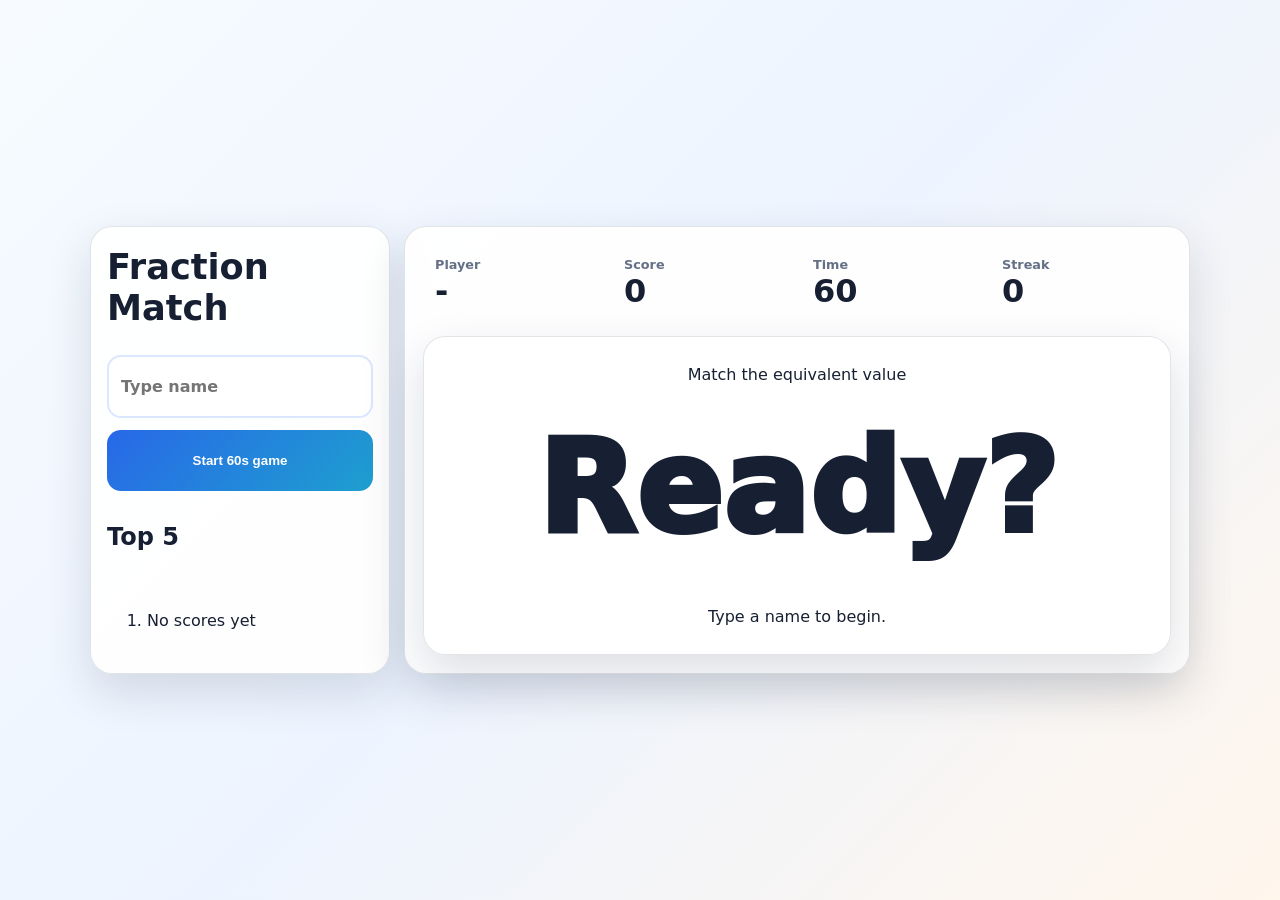
==== games/fractions/index.html @ 303a11df "Add fractions game" ====
<!doctype html><html lang="en"><head><meta charset="UTF-8"><meta name="viewport" content="width=device-width,initial-scale=1"><title>Fraction Match</title><style>body{margin:0;min-height:100vh;font-family:system-ui,Segoe UI,sans-serif;color:#172033;background:linear-gradient(135deg,#f7fbff,#edf4ff 50%,#fff6ec);display:grid;place-items:center}.app{width:min(1100px,100%);padding:18px}.shell{display:grid;grid-template-columns:300px 1fr;gap:14px}.panel,.main,.card{background:rgba(255,255,255,.9);border:1px solid rgba(23,32,51,.12);border-radius:22px;box-shadow:0 18px 46px rgba(21,35,61,.14)}.panel{padding:16px;display:grid;gap:12px}.main{padding:18px;display:grid;gap:14px}h1{font-size:2.2rem;margin:.2rem 0}.name{min-height:48px;border-radius:14px;border:2px solid #dbe7ff;padding:0 12px;font:inherit;font-weight:800}.btn{min-height:50px;border:0;border-radius:14px;background:linear-gradient(135deg,#2868e8,#1e9fcf);color:white;font-weight:900}.hud{display:grid;grid-template-columns:repeat(4,1fr);gap:8px}.hud div,.card{padding:12px}.hud span{display:block;color:#657086;font-size:.8rem;font-weight:800}.hud strong{font-size:2rem}.question{min-height:280px;display:grid;place-items:center;gap:14px}.sum{font-size:clamp(4rem,12vw,8rem);font-weight:950}.answers{display:grid;grid-template-columns:repeat(2,1fr);gap:12px;width:min(760px,100%)}.answers button{min-height:92px;border-radius:18px;border:2px solid #e2e8f0;background:white;font-size:clamp(2rem,5vw,4rem);font-weight:950}.good{color:#17856f}.miss{color:#d5483f}@media(max-width:780px){.shell{grid-template-columns:1fr}}</style></head><body><main class="app"><div class="shell"><aside class="panel"><h1>Fraction Match</h1><input class="name" id="name" placeholder="Type name"><button class="btn" id="start">Start 60s game</button><h2>Top 5</h2><ol id="leaders"></ol></aside><section class="main"><div class="hud"><div><span>Player</span><strong id="player">-</strong></div><div><span>Score</span><strong id="score">0</strong></div><div><span>Time</span><strong id="time">60</strong></div><div><span>Streak</span><strong id="streak">0</strong></div></div><div class="card question"><p id="prompt">Match the equivalent value</p><div class="sum" id="q">Ready?</div><div class="answers" id="answers"></div><p id="feedback">Type a name to begin.</p></div></section></div></main><script>const FACTS=[['1/2','0.5','50%'],['1/4','0.25','25%'],['3/4','0.75','75%'],['1/5','0.2','20%'],['2/5','0.4','40%'],['3/5','0.6','60%'],['4/5','0.8','80%'],['1/3','0.333','33 1/3%'],['2/3','0.666','66 2/3%'],['3/10','0.3','30%'],['7/10','0.7','70%'],['1/8','0.125','12 1/2%'],['3/8','0.375','37 1/2%'],['5/8','0.625','62 1/2%'],['7/8','0.875','87 1/2%'],['1/6','0.166','16 2/3%'],['1/20','0.05','5%'],['7/20','0.35','35%'],['19/20','0.95','95%']],T=['fraction','decimal','percentage'],STORE='frac-results';let data=JSON.parse(localStorage.getItem(STORE)||'{"best":{}}'),state={on:false,name:'',score:0,streak:0,time:60,ans:''},timer;const $=s=>document.querySelector(s);function save(){localStorage.setItem(STORE,JSON.stringify(data))}function leaders(){let rows=Object.entries(data.best).sort((a,b)=>b[1]-a[1]).slice(0,5);$('#leaders').innerHTML=rows.length?rows.map(([n,s])=>`<li>${n}: ${s}</li>`).join(''):'<li>No scores yet</li>'}function start(){let n=$('#name').value.trim();if(!n)return;clearInterval(timer);state={on:true,name:n,score:0,streak:0,time:60,ans:''};$('#player').textContent=n;hud();next();timer=setInterval(()=>{state.time--;hud();if(state.time<=0)finish()},1000)}function finish(){clearInterval(timer);state.on=false;$('#q').textContent='Done';$('#answers').innerHTML='';$('#feedback').textContent=`${state.name} scored ${state.score}`;data.best[state.name]=Math.max(data.best[state.name]||0,state.score);save();leaders()}function next(){let f=FACTS[rand(0,FACTS.length-1)],from=rand(0,2),to=[0,1,2].filter(x=>x!==from)[rand(0,1)];state.ans=f[to];$('#prompt').textContent=`Choose the matching ${T[to]}`;$('#q').textContent=f[from];let set=new Set([f[to]]);while(set.size<4)set.add(FACTS[rand(0,FACTS.length-1)][to]);$('#answers').innerHTML=[...set].sort(()=>Math.random()-.5).map(v=>`<button>${v}</button>`).join('')}function choose(v){if(!state.on)return;if(v===state.ans){state.streak++;state.score+=10+Math.min(20,state.streak*2);$('#feedback').textContent='Correct';$('#feedback').className='good'}else{state.streak=0;$('#feedback').textContent=`Correct: ${state.ans}`;$('#feedback').className='miss'}hud();next()}function hud(){$('#score').textContent=state.score;$('#time').textContent=state.time;$('#streak').textContent=state.streak}function rand(a,b){return Math.floor(Math.random()*(b-a+1))+a}$('#start').onclick=start;$('#answers').onclick=e=>{if(e.target.tagName==='BUTTON')choose(e.target.textContent)};leaders();</script></body></html>
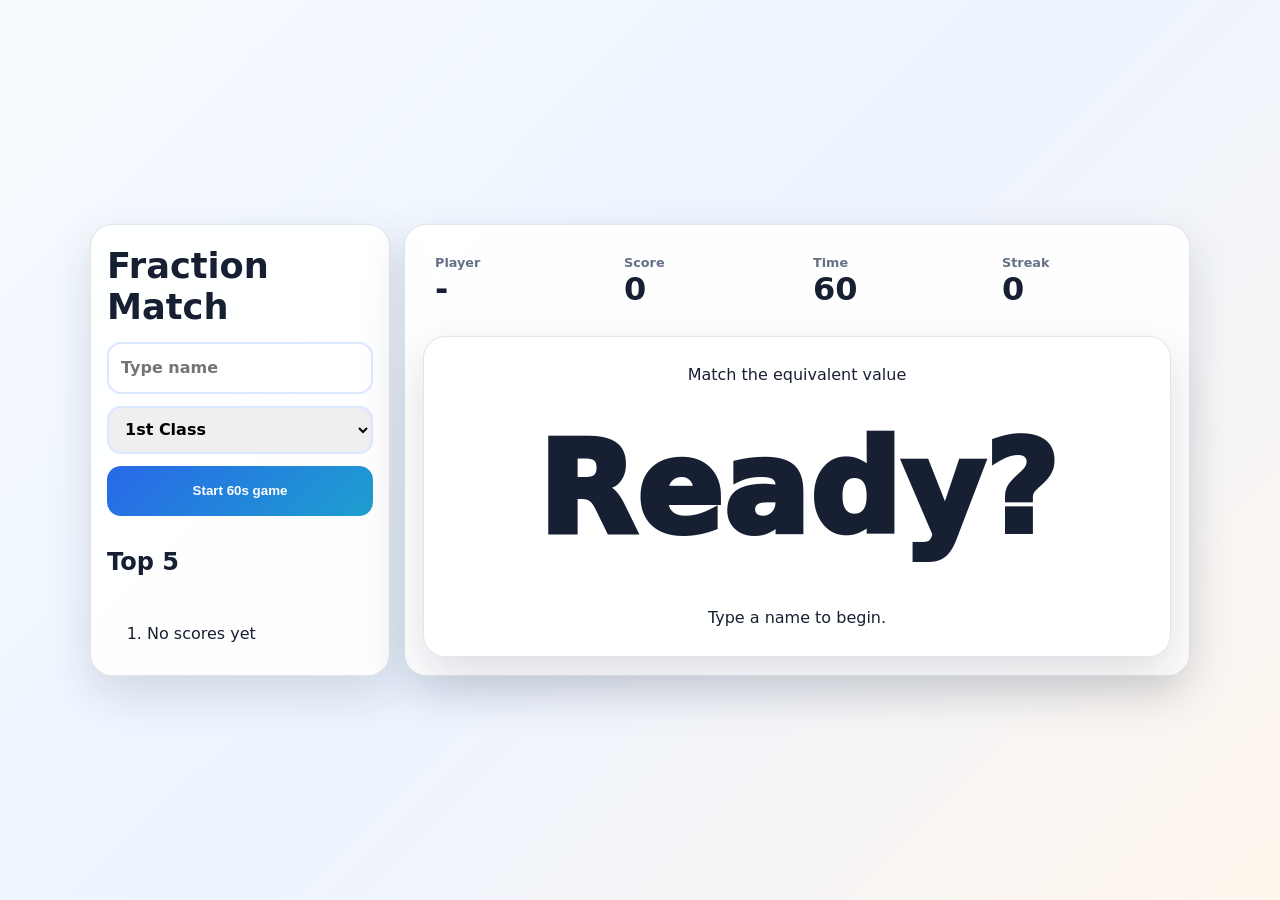
==== commit 85472d26: "Add class dropdown to fractions" ====
--- a/games/fractions/index.html
+++ b/games/fractions/index.html
@@ -1 +1 @@
-<!doctype html><html lang="en"><head><meta charset="UTF-8"><meta name="viewport" content="width=device-width,initial-scale=1"><title>Fraction Match</title><style>body{margin:0;min-height:100vh;font-family:system-ui,Segoe UI,sans-serif;color:#172033;background:linear-gradient(135deg,#f7fbff,#edf4ff 50%,#fff6ec);display:grid;place-items:center}.app{width:min(1100px,100%);padding:18px}.shell{display:grid;grid-template-columns:300px 1fr;gap:14px}.panel,.main,.card{background:rgba(255,255,255,.9);border:1px solid rgba(23,32,51,.12);border-radius:22px;box-shadow:0 18px 46px rgba(21,35,61,.14)}.panel{padding:16px;display:grid;gap:12px}.main{padding:18px;display:grid;gap:14px}h1{font-size:2.2rem;margin:.2rem 0}.name{min-height:48px;border-radius:14px;border:2px solid #dbe7ff;padding:0 12px;font:inherit;font-weight:800}.btn{min-height:50px;border:0;border-radius:14px;background:linear-gradient(135deg,#2868e8,#1e9fcf);color:white;font-weight:900}.hud{display:grid;grid-template-columns:repeat(4,1fr);gap:8px}.hud div,.card{padding:12px}.hud span{display:block;color:#657086;font-size:.8rem;font-weight:800}.hud strong{font-size:2rem}.question{min-height:280px;display:grid;place-items:center;gap:14px}.sum{font-size:clamp(4rem,12vw,8rem);font-weight:950}.answers{display:grid;grid-template-columns:repeat(2,1fr);gap:12px;width:min(760px,100%)}.answers button{min-height:92px;border-radius:18px;border:2px solid #e2e8f0;background:white;font-size:clamp(2rem,5vw,4rem);font-weight:950}.good{color:#17856f}.miss{color:#d5483f}@media(max-width:780px){.shell{grid-template-columns:1fr}}</style></head><body><main class="app"><div class="shell"><aside class="panel"><h1>Fraction Match</h1><input class="name" id="name" placeholder="Type name"><button class="btn" id="start">Start 60s game</button><h2>Top 5</h2><ol id="leaders"></ol></aside><section class="main"><div class="hud"><div><span>Player</span><strong id="player">-</strong></div><div><span>Score</span><strong id="score">0</strong></div><div><span>Time</span><strong id="time">60</strong></div><div><span>Streak</span><strong id="streak">0</strong></div></div><div class="card question"><p id="prompt">Match the equivalent value</p><div class="sum" id="q">Ready?</div><div class="answers" id="answers"></div><p id="feedback">Type a name to begin.</p></div></section></div></main><script>const FACTS=[['1/2','0.5','50%'],['1/4','0.25','25%'],['3/4','0.75','75%'],['1/5','0.2','20%'],['2/5','0.4','40%'],['3/5','0.6','60%'],['4/5','0.8','80%'],['1/3','0.333','33 1/3%'],['2/3','0.666','66 2/3%'],['3/10','0.3','30%'],['7/10','0.7','70%'],['1/8','0.125','12 1/2%'],['3/8','0.375','37 1/2%'],['5/8','0.625','62 1/2%'],['7/8','0.875','87 1/2%'],['1/6','0.166','16 2/3%'],['1/20','0.05','5%'],['7/20','0.35','35%'],['19/20','0.95','95%']],T=['fraction','decimal','percentage'],STORE='frac-results';let data=JSON.parse(localStorage.getItem(STORE)||'{"best":{}}'),state={on:false,name:'',score:0,streak:0,time:60,ans:''},timer;const $=s=>document.querySelector(s);function save(){localStorage.setItem(STORE,JSON.stringify(data))}function leaders(){let rows=Object.entries(data.best).sort((a,b)=>b[1]-a[1]).slice(0,5);$('#leaders').innerHTML=rows.length?rows.map(([n,s])=>`<li>${n}: ${s}</li>`).join(''):'<li>No scores yet</li>'}function start(){let n=$('#name').value.trim();if(!n)return;clearInterval(timer);state={on:true,name:n,score:0,streak:0,time:60,ans:''};$('#player').textContent=n;hud();next();timer=setInterval(()=>{state.time--;hud();if(state.time<=0)finish()},1000)}function finish(){clearInterval(timer);state.on=false;$('#q').textContent='Done';$('#answers').innerHTML='';$('#feedback').textContent=`${state.name} scored ${state.score}`;data.best[state.name]=Math.max(data.best[state.name]||0,state.score);save();leaders()}function next(){let f=FACTS[rand(0,FACTS.length-1)],from=rand(0,2),to=[0,1,2].filter(x=>x!==from)[rand(0,1)];state.ans=f[to];$('#prompt').textContent=`Choose the matching ${T[to]}`;$('#q').textContent=f[from];let set=new Set([f[to]]);while(set.size<4)set.add(FACTS[rand(0,FACTS.length-1)][to]);$('#answers').innerHTML=[...set].sort(()=>Math.random()-.5).map(v=>`<button>${v}</button>`).join('')}function choose(v){if(!state.on)return;if(v===state.ans){state.streak++;state.score+=10+Math.min(20,state.streak*2);$('#feedback').textContent='Correct';$('#feedback').className='good'}else{state.streak=0;$('#feedback').textContent=`Correct: ${state.ans}`;$('#feedback').className='miss'}hud();next()}function hud(){$('#score').textContent=state.score;$('#time').textContent=state.time;$('#streak').textContent=state.streak}function rand(a,b){return Math.floor(Math.random()*(b-a+1))+a}$('#start').onclick=start;$('#answers').onclick=e=>{if(e.target.tagName==='BUTTON')choose(e.target.textContent)};leaders();</script></body></html>+<!doctype html><html lang="en"><head><meta charset="UTF-8"><meta name="viewport" content="width=device-width,initial-scale=1"><title>Fraction Match</title><style>body{margin:0;min-height:100vh;font-family:system-ui,Segoe UI,sans-serif;color:#172033;background:linear-gradient(135deg,#f7fbff,#edf4ff 50%,#fff6ec);display:grid;place-items:center}.app{width:min(1100px,100%);padding:18px}.shell{display:grid;grid-template-columns:300px 1fr;gap:14px}.panel,.main,.card{background:rgba(255,255,255,.9);border:1px solid rgba(23,32,51,.12);border-radius:22px;box-shadow:0 18px 46px rgba(21,35,61,.14)}.panel{padding:16px;display:grid;gap:12px}.main{padding:18px;display:grid;gap:14px}h1{font-size:2.2rem;margin:.2rem 0}.name,.class-select{min-height:48px;border-radius:14px;border:2px solid #dbe7ff;padding:0 12px;font:inherit;font-weight:800}.btn{min-height:50px;border:0;border-radius:14px;background:linear-gradient(135deg,#2868e8,#1e9fcf);color:white;font-weight:900}.hud{display:grid;grid-template-columns:repeat(4,1fr);gap:8px}.hud div,.card{padding:12px}.hud span{display:block;color:#657086;font-size:.8rem;font-weight:800}.hud strong{font-size:2rem}.question{min-height:280px;display:grid;place-items:center;gap:14px}.sum{font-size:clamp(4rem,12vw,8rem);font-weight:950}.answers{display:grid;grid-template-columns:repeat(2,1fr);gap:12px;width:min(760px,100%)}.answers button{min-height:92px;border-radius:18px;border:2px solid #e2e8f0;background:white;font-size:clamp(2rem,5vw,4rem);font-weight:950}.good{color:#17856f}.miss{color:#d5483f}@media(max-width:780px){.shell{grid-template-columns:1fr}}</style></head><body><main class="app"><div class="shell"><aside class="panel"><h1>Fraction Match</h1><input class="name" id="name" placeholder="Type name"><select class="class-select" id="classLevel" aria-label="Class"><option value="1st Class">1st Class</option><option value="2nd Class">2nd Class</option><option value="3rd Class">3rd Class</option><option value="4th Class">4th Class</option><option value="5th Class">5th Class</option><option value="6th Class">6th Class</option></select><button class="btn" id="start">Start 60s game</button><h2>Top 5</h2><ol id="leaders"></ol></aside><section class="main"><div class="hud"><div><span>Player</span><strong id="player">-</strong></div><div><span>Score</span><strong id="score">0</strong></div><div><span>Time</span><strong id="time">60</strong></div><div><span>Streak</span><strong id="streak">0</strong></div></div><div class="card question"><p id="prompt">Match the equivalent value</p><div class="sum" id="q">Ready?</div><div class="answers" id="answers"></div><p id="feedback">Type a name to begin.</p></div></section></div></main><script src="../../results-config.js?v=1"></script><script src="../../results-client.js?v=1"></script><script>const FACTS=[['1/2','0.5','50%'],['1/4','0.25','25%'],['3/4','0.75','75%'],['1/5','0.2','20%'],['2/5','0.4','40%'],['3/5','0.6','60%'],['4/5','0.8','80%'],['1/3','0.333','33 1/3%'],['2/3','0.666','66 2/3%'],['3/10','0.3','30%'],['7/10','0.7','70%'],['1/8','0.125','12 1/2%'],['3/8','0.375','37 1/2%'],['5/8','0.625','62 1/2%'],['7/8','0.875','87 1/2%'],['1/6','0.166','16 2/3%'],['1/20','0.05','5%'],['7/20','0.35','35%'],['19/20','0.95','95%']],T=['fraction','decimal','percentage'],STORE='frac-results';let data=JSON.parse(localStorage.getItem(STORE)||'{"best":{}}'),state={on:false,name:'',classLevel:'1st Class',score:0,streak:0,time:60,ans:'',correct:0,attempts:0},timer;const $=s=>document.querySelector(s);function save(){localStorage.setItem(STORE,JSON.stringify(data))}function leaders(){let rows=Object.entries(data.best).sort((a,b)=>b[1]-a[1]).slice(0,5);$('#leaders').innerHTML=rows.length?rows.map(([n,s])=>`<li>${n}: ${s}</li>`).join(''):'<li>No scores yet</li>'}function start(){let n=$('#name').value.trim();if(!n)return;clearInterval(timer);state={on:true,name:n,classLevel:$('#classLevel').value,score:0,streak:0,time:60,ans:'',correct:0,attempts:0};$('#player').textContent=n;hud();next();timer=setInterval(()=>{state.time--;hud();if(state.time<=0)finish()},1000)}function finish(){clearInterval(timer);state.on=false;$('#q').textContent='Done';$('#answers').innerHTML='';$('#feedback').textContent=`${state.name} scored ${state.score}`;data.best[state.name]=Math.max(data.best[state.name]||0,state.score);save();window.ClassroomResults?.record({game:'Fraction Match',playerName:state.name,classLevel:state.classLevel,score:state.score,correct:state.correct,attempts:state.attempts,bestStreak:state.streak,durationSeconds:60});leaders()}function next(){let f=FACTS[rand(0,FACTS.length-1)],from=rand(0,2),to=[0,1,2].filter(x=>x!==from)[rand(0,1)];state.ans=f[to];$('#prompt').textContent=`Choose the matching ${T[to]}`;$('#q').textContent=f[from];let set=new Set([f[to]]);while(set.size<4)set.add(FACTS[rand(0,FACTS.length-1)][to]);$('#answers').innerHTML=[...set].sort(()=>Math.random()-.5).map(v=>`<button>${v}</button>`).join('')}function choose(v){if(!state.on)return;state.attempts++;if(v===state.ans){state.correct++;state.streak++;state.score+=10+Math.min(20,state.streak*2);$('#feedback').textContent='Correct';$('#feedback').className='good'}else{state.streak=0;$('#feedback').textContent=`Correct: ${state.ans}`;$('#feedback').className='miss'}hud();next()}function hud(){$('#score').textContent=state.score;$('#time').textContent=state.time;$('#streak').textContent=state.streak}function rand(a,b){return Math.floor(Math.random()*(b-a+1))+a}$('#start').onclick=start;$('#answers').onclick=e=>{if(e.target.tagName==='BUTTON')choose(e.target.textContent)};leaders();</script></body></html>
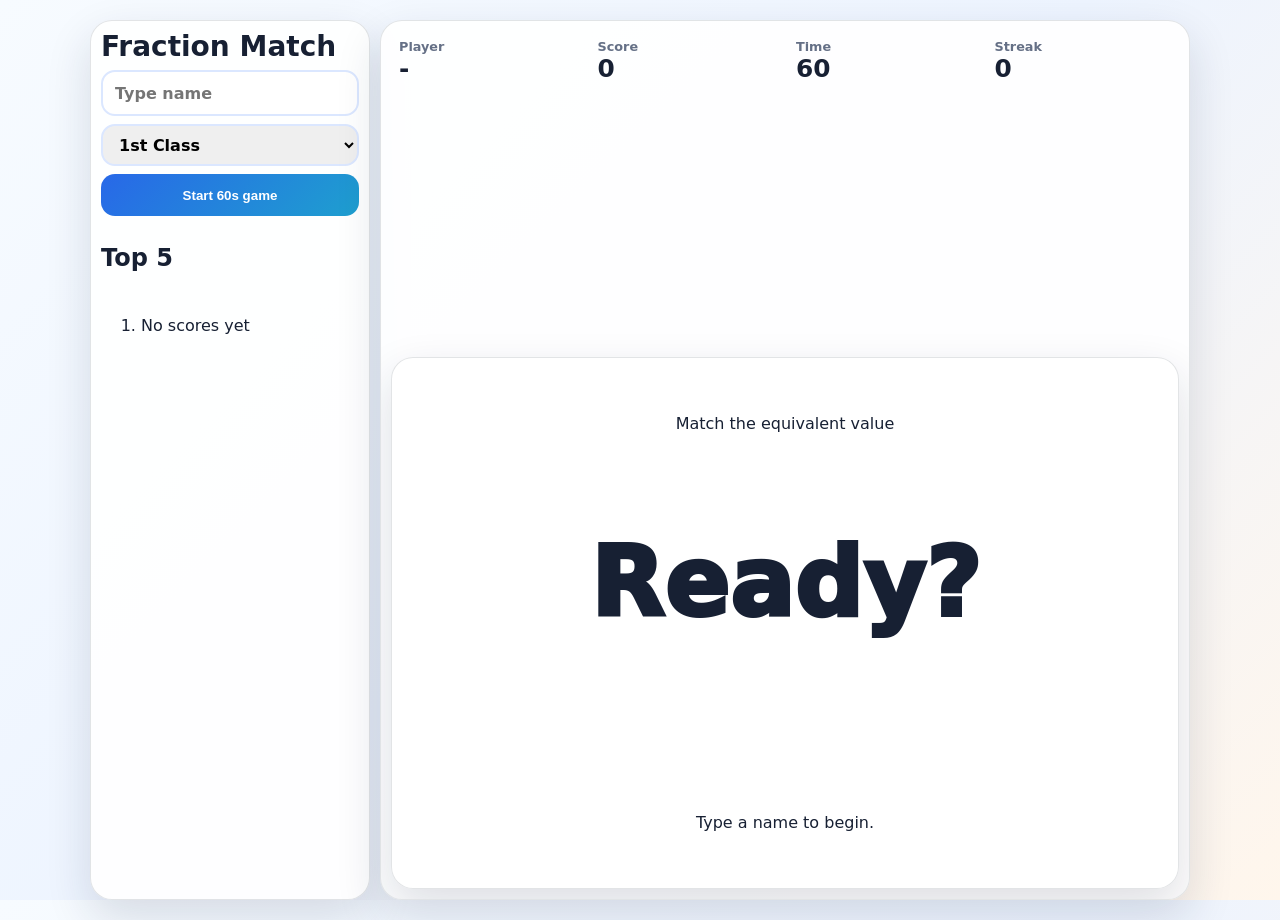
==== commit 3cfea2bd: "Improve fractions screen fit" ====
--- a/games/fractions/index.html
+++ b/games/fractions/index.html
@@ -1 +1 @@
-<!doctype html><html lang="en"><head><meta charset="UTF-8"><meta name="viewport" content="width=device-width,initial-scale=1"><title>Fraction Match</title><style>body{margin:0;min-height:100vh;font-family:system-ui,Segoe UI,sans-serif;color:#172033;background:linear-gradient(135deg,#f7fbff,#edf4ff 50%,#fff6ec);display:grid;place-items:center}.app{width:min(1100px,100%);padding:18px}.shell{display:grid;grid-template-columns:300px 1fr;gap:14px}.panel,.main,.card{background:rgba(255,255,255,.9);border:1px solid rgba(23,32,51,.12);border-radius:22px;box-shadow:0 18px 46px rgba(21,35,61,.14)}.panel{padding:16px;display:grid;gap:12px}.main{padding:18px;display:grid;gap:14px}h1{font-size:2.2rem;margin:.2rem 0}.name,.class-select{min-height:48px;border-radius:14px;border:2px solid #dbe7ff;padding:0 12px;font:inherit;font-weight:800}.btn{min-height:50px;border:0;border-radius:14px;background:linear-gradient(135deg,#2868e8,#1e9fcf);color:white;font-weight:900}.hud{display:grid;grid-template-columns:repeat(4,1fr);gap:8px}.hud div,.card{padding:12px}.hud span{display:block;color:#657086;font-size:.8rem;font-weight:800}.hud strong{font-size:2rem}.question{min-height:280px;display:grid;place-items:center;gap:14px}.sum{font-size:clamp(4rem,12vw,8rem);font-weight:950}.answers{display:grid;grid-template-columns:repeat(2,1fr);gap:12px;width:min(760px,100%)}.answers button{min-height:92px;border-radius:18px;border:2px solid #e2e8f0;background:white;font-size:clamp(2rem,5vw,4rem);font-weight:950}.good{color:#17856f}.miss{color:#d5483f}@media(max-width:780px){.shell{grid-template-columns:1fr}}</style></head><body><main class="app"><div class="shell"><aside class="panel"><h1>Fraction Match</h1><input class="name" id="name" placeholder="Type name"><select class="class-select" id="classLevel" aria-label="Class"><option value="1st Class">1st Class</option><option value="2nd Class">2nd Class</option><option value="3rd Class">3rd Class</option><option value="4th Class">4th Class</option><option value="5th Class">5th Class</option><option value="6th Class">6th Class</option></select><button class="btn" id="start">Start 60s game</button><h2>Top 5</h2><ol id="leaders"></ol></aside><section class="main"><div class="hud"><div><span>Player</span><strong id="player">-</strong></div><div><span>Score</span><strong id="score">0</strong></div><div><span>Time</span><strong id="time">60</strong></div><div><span>Streak</span><strong id="streak">0</strong></div></div><div class="card question"><p id="prompt">Match the equivalent value</p><div class="sum" id="q">Ready?</div><div class="answers" id="answers"></div><p id="feedback">Type a name to begin.</p></div></section></div></main><script src="../../results-config.js?v=1"></script><script src="../../results-client.js?v=1"></script><script>const FACTS=[['1/2','0.5','50%'],['1/4','0.25','25%'],['3/4','0.75','75%'],['1/5','0.2','20%'],['2/5','0.4','40%'],['3/5','0.6','60%'],['4/5','0.8','80%'],['1/3','0.333','33 1/3%'],['2/3','0.666','66 2/3%'],['3/10','0.3','30%'],['7/10','0.7','70%'],['1/8','0.125','12 1/2%'],['3/8','0.375','37 1/2%'],['5/8','0.625','62 1/2%'],['7/8','0.875','87 1/2%'],['1/6','0.166','16 2/3%'],['1/20','0.05','5%'],['7/20','0.35','35%'],['19/20','0.95','95%']],T=['fraction','decimal','percentage'],STORE='frac-results';let data=JSON.parse(localStorage.getItem(STORE)||'{"best":{}}'),state={on:false,name:'',classLevel:'1st Class',score:0,streak:0,time:60,ans:'',correct:0,attempts:0},timer;const $=s=>document.querySelector(s);function save(){localStorage.setItem(STORE,JSON.stringify(data))}function leaders(){let rows=Object.entries(data.best).sort((a,b)=>b[1]-a[1]).slice(0,5);$('#leaders').innerHTML=rows.length?rows.map(([n,s])=>`<li>${n}: ${s}</li>`).join(''):'<li>No scores yet</li>'}function start(){let n=$('#name').value.trim();if(!n)return;clearInterval(timer);state={on:true,name:n,classLevel:$('#classLevel').value,score:0,streak:0,time:60,ans:'',correct:0,attempts:0};$('#player').textContent=n;hud();next();timer=setInterval(()=>{state.time--;hud();if(state.time<=0)finish()},1000)}function finish(){clearInterval(timer);state.on=false;$('#q').textContent='Done';$('#answers').innerHTML='';$('#feedback').textContent=`${state.name} scored ${state.score}`;data.best[state.name]=Math.max(data.best[state.name]||0,state.score);save();window.ClassroomResults?.record({game:'Fraction Match',playerName:state.name,classLevel:state.classLevel,score:state.score,correct:state.correct,attempts:state.attempts,bestStreak:state.streak,durationSeconds:60});leaders()}function next(){let f=FACTS[rand(0,FACTS.length-1)],from=rand(0,2),to=[0,1,2].filter(x=>x!==from)[rand(0,1)];state.ans=f[to];$('#prompt').textContent=`Choose the matching ${T[to]}`;$('#q').textContent=f[from];let set=new Set([f[to]]);while(set.size<4)set.add(FACTS[rand(0,FACTS.length-1)][to]);$('#answers').innerHTML=[...set].sort(()=>Math.random()-.5).map(v=>`<button>${v}</button>`).join('')}function choose(v){if(!state.on)return;state.attempts++;if(v===state.ans){state.correct++;state.streak++;state.score+=10+Math.min(20,state.streak*2);$('#feedback').textContent='Correct';$('#feedback').className='good'}else{state.streak=0;$('#feedback').textContent=`Correct: ${state.ans}`;$('#feedback').className='miss'}hud();next()}function hud(){$('#score').textContent=state.score;$('#time').textContent=state.time;$('#streak').textContent=state.streak}function rand(a,b){return Math.floor(Math.random()*(b-a+1))+a}$('#start').onclick=start;$('#answers').onclick=e=>{if(e.target.tagName==='BUTTON')choose(e.target.textContent)};leaders();</script></body></html>
+<!doctype html><html lang="en"><head><meta charset="UTF-8"><meta name="viewport" content="width=device-width,initial-scale=1"><title>Fraction Match</title><style>body{margin:0;height:100vh;overflow:hidden;font-family:system-ui,Segoe UI,sans-serif;color:#172033;background:linear-gradient(135deg,#f7fbff,#edf4ff 50%,#fff6ec);display:grid;place-items:center}.app{width:min(1100px,100%);height:100vh;padding:10px;display:grid;place-items:center}.shell{width:100%;height:calc(100vh - 20px);display:grid;grid-template-columns:280px 1fr;gap:10px;min-height:0}.panel,.main,.card{background:rgba(255,255,255,.9);border:1px solid rgba(23,32,51,.12);border-radius:22px;box-shadow:0 18px 46px rgba(21,35,61,.14)}.panel{padding:10px;display:grid;gap:8px;align-content:start;min-height:0;overflow:hidden}.main{padding:10px;display:grid;gap:8px;min-height:0;overflow:hidden}h1{font-size:1.75rem;margin:.1rem 0;line-height:1}.name,.class-select{min-height:42px;border-radius:14px;border:2px solid #dbe7ff;padding:0 12px;font:inherit;font-weight:800}.btn{min-height:42px;border:0;border-radius:14px;background:linear-gradient(135deg,#2868e8,#1e9fcf);color:white;font-weight:900}.hud{display:grid;grid-template-columns:repeat(4,1fr);gap:6px}.hud div,.card{padding:8px}.hud span{display:block;color:#657086;font-size:.8rem;font-weight:800}.hud strong{font-size:1.55rem}.question{min-height:0;display:grid;place-items:center;gap:14px}.sum{font-size:clamp(3rem,9vw,6rem);font-weight:950}.answers{display:grid;grid-template-columns:repeat(2,1fr);gap:12px;width:min(760px,100%)}.answers button{min-height:72px;border-radius:18px;border:2px solid #e2e8f0;background:white;font-size:clamp(2rem,5vw,4rem);font-weight:950}.good{color:#17856f}.miss{color:#d5483f}@media(max-width:780px){body{overflow:auto}.app{height:auto;min-height:100vh}.shell{height:auto;grid-template-columns:1fr}}</style></head><body><main class="app"><div class="shell"><aside class="panel"><h1>Fraction Match</h1><input class="name" id="name" placeholder="Type name"><select class="class-select" id="classLevel" aria-label="Class"><option value="1st Class">1st Class</option><option value="2nd Class">2nd Class</option><option value="3rd Class">3rd Class</option><option value="4th Class">4th Class</option><option value="5th Class">5th Class</option><option value="6th Class">6th Class</option></select><button class="btn" id="start">Start 60s game</button><h2>Top 5</h2><ol id="leaders"></ol></aside><section class="main"><div class="hud"><div><span>Player</span><strong id="player">-</strong></div><div><span>Score</span><strong id="score">0</strong></div><div><span>Time</span><strong id="time">60</strong></div><div><span>Streak</span><strong id="streak">0</strong></div></div><div class="card question"><p id="prompt">Match the equivalent value</p><div class="sum" id="q">Ready?</div><div class="answers" id="answers"></div><p id="feedback">Type a name to begin.</p></div></section></div></main><script src="../../results-config.js?v=1"></script><script src="../../results-client.js?v=1"></script><script>const FACTS=[['1/2','0.5','50%'],['1/4','0.25','25%'],['3/4','0.75','75%'],['1/5','0.2','20%'],['2/5','0.4','40%'],['3/5','0.6','60%'],['4/5','0.8','80%'],['1/3','0.333','33 1/3%'],['2/3','0.666','66 2/3%'],['3/10','0.3','30%'],['7/10','0.7','70%'],['1/8','0.125','12 1/2%'],['3/8','0.375','37 1/2%'],['5/8','0.625','62 1/2%'],['7/8','0.875','87 1/2%'],['1/6','0.166','16 2/3%'],['1/20','0.05','5%'],['7/20','0.35','35%'],['19/20','0.95','95%']],T=['fraction','decimal','percentage'],STORE='frac-results';let data=JSON.parse(localStorage.getItem(STORE)||'{"best":{}}'),state={on:false,name:'',classLevel:'1st Class',score:0,streak:0,time:60,ans:'',correct:0,attempts:0},timer;const $=s=>document.querySelector(s);function save(){localStorage.setItem(STORE,JSON.stringify(data))}function leaders(){let rows=Object.entries(data.best).sort((a,b)=>b[1]-a[1]).slice(0,5);$('#leaders').innerHTML=rows.length?rows.map(([n,s])=>`<li>${n}: ${s}</li>`).join(''):'<li>No scores yet</li>'}function start(){let n=$('#name').value.trim();if(!n)return;clearInterval(timer);state={on:true,name:n,classLevel:$('#classLevel').value,score:0,streak:0,time:60,ans:'',correct:0,attempts:0};$('#player').textContent=n;hud();next();timer=setInterval(()=>{state.time--;hud();if(state.time<=0)finish()},1000)}function finish(){clearInterval(timer);state.on=false;$('#q').textContent='Done';$('#answers').innerHTML='';$('#feedback').textContent=`${state.name} scored ${state.score}`;data.best[state.name]=Math.max(data.best[state.name]||0,state.score);save();window.ClassroomResults?.record({game:'Fraction Match',playerName:state.name,classLevel:state.classLevel,score:state.score,correct:state.correct,attempts:state.attempts,bestStreak:state.streak,durationSeconds:60});leaders()}function next(){let f=FACTS[rand(0,FACTS.length-1)],from=rand(0,2),to=[0,1,2].filter(x=>x!==from)[rand(0,1)];state.ans=f[to];$('#prompt').textContent=`Choose the matching ${T[to]}`;$('#q').textContent=f[from];let set=new Set([f[to]]);while(set.size<4)set.add(FACTS[rand(0,FACTS.length-1)][to]);$('#answers').innerHTML=[...set].sort(()=>Math.random()-.5).map(v=>`<button>${v}</button>`).join('')}function choose(v){if(!state.on)return;state.attempts++;if(v===state.ans){state.correct++;state.streak++;state.score+=10+Math.min(20,state.streak*2);$('#feedback').textContent='Correct';$('#feedback').className='good'}else{state.streak=0;$('#feedback').textContent=`Correct: ${state.ans}`;$('#feedback').className='miss'}hud();next()}function hud(){$('#score').textContent=state.score;$('#time').textContent=state.time;$('#streak').textContent=state.streak}function rand(a,b){return Math.floor(Math.random()*(b-a+1))+a}$('#start').onclick=start;$('#answers').onclick=e=>{if(e.target.tagName==='BUTTON')choose(e.target.textContent)};leaders();</script></body></html>
